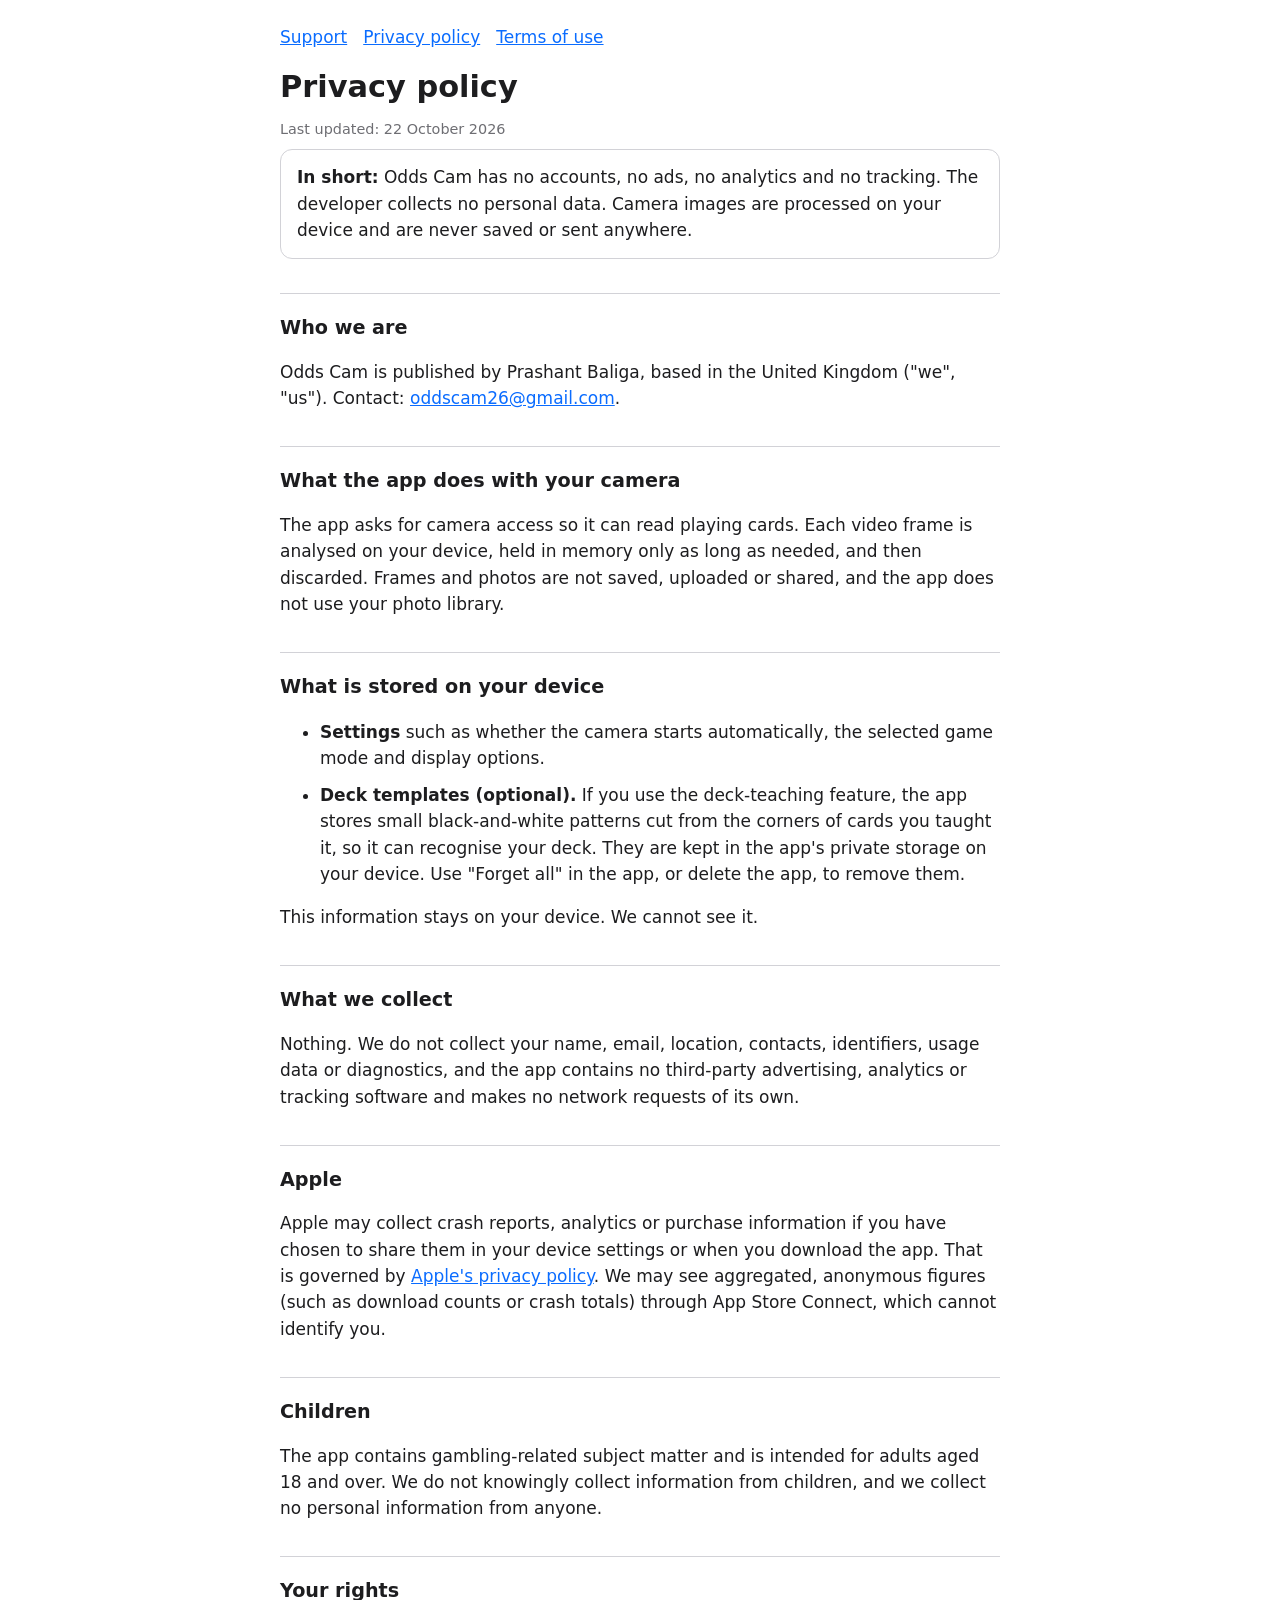
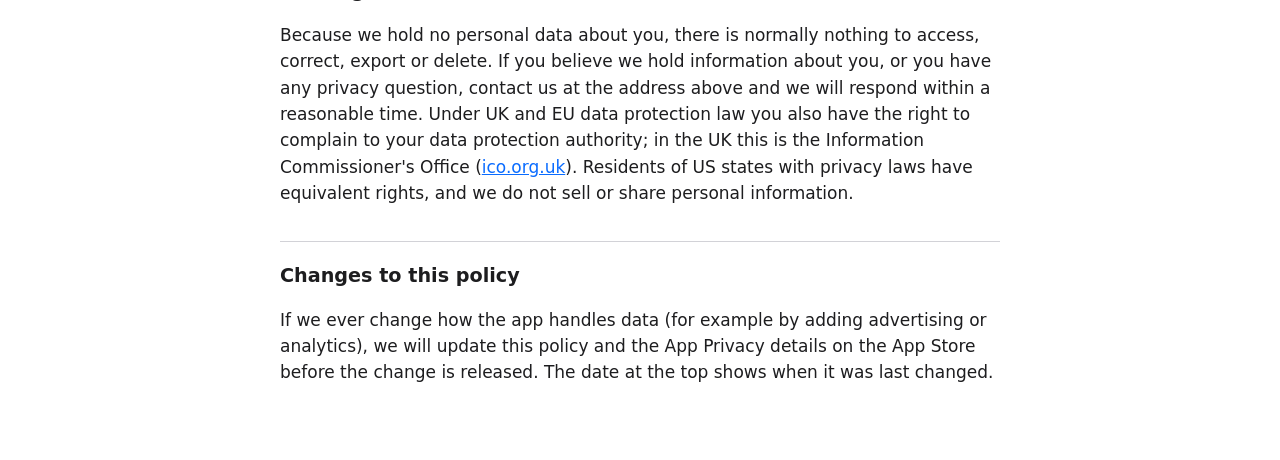
==== privacy.html @ 332c2e41 "Add Odds Cam support, privacy and terms pages Co-Authored-By: Claude Sonnet 5.5 <noreply@anthropic.c" ====
<!doctype html>
<html lang="en"><head><meta charset="utf-8"><meta name="viewport" content="width=device-width, initial-scale=1">
<title>Odds Cam – Privacy policy</title><link rel="stylesheet" href="style.css"></head>
<body><main>
<nav><a href="index.html">Support</a><a href="privacy.html">Privacy policy</a><a href="terms.html">Terms of use</a></nav>
<h1>Privacy policy</h1>
<p class="muted">Last updated: 22 October 2026</p>
<div class="box"><p><strong>In short:</strong> Odds Cam has no accounts, no ads, no analytics and no tracking. The developer collects no personal data. Camera images are processed on your device and are never saved or sent anywhere.</p></div>

<h2>Who we are</h2>
<p>Odds Cam is published by Prashant Baliga, based in the United Kingdom ("we", "us"). Contact: <a href="mailto:oddscam26@gmail.com">oddscam26@gmail.com</a>.</p>

<h2>What the app does with your camera</h2>
<p>The app asks for camera access so it can read playing cards. Each video frame is analysed on your device, held in memory only as long as needed, and then discarded. Frames and photos are not saved, uploaded or shared, and the app does not use your photo library.</p>

<h2>What is stored on your device</h2>
<ul>
<li><strong>Settings</strong> such as whether the camera starts automatically, the selected game mode and display options.</li>
<li><strong>Deck templates (optional).</strong> If you use the deck-teaching feature, the app stores small black-and-white patterns cut from the corners of cards you taught it, so it can recognise your deck. They are kept in the app's private storage on your device. Use "Forget all" in the app, or delete the app, to remove them.</li>
</ul>
<p>This information stays on your device. We cannot see it.</p>

<h2>What we collect</h2>
<p>Nothing. We do not collect your name, email, location, contacts, identifiers, usage data or diagnostics, and the app contains no third-party advertising, analytics or tracking software and makes no network requests of its own.</p>

<h2>Apple</h2>
<p>Apple may collect crash reports, analytics or purchase information if you have chosen to share them in your device settings or when you download the app. That is governed by <a href="https://www.apple.com/legal/privacy/">Apple's privacy policy</a>. We may see aggregated, anonymous figures (such as download counts or crash totals) through App Store Connect, which cannot identify you.</p>

<h2>Children</h2>
<p>The app contains gambling-related subject matter and is intended for adults aged 18 and over. We do not knowingly collect information from children, and we collect no personal information from anyone.</p>

<h2>Your rights</h2>
<p>Because we hold no personal data about you, there is normally nothing to access, correct, export or delete. If you believe we hold information about you, or you have any privacy question, contact us at the address above and we will respond within a reasonable time. Under UK and EU data protection law you also have the right to complain to your data protection authority; in the UK this is the Information Commissioner's Office (<a href="https://ico.org.uk">ico.org.uk</a>). Residents of US states with privacy laws have equivalent rights, and we do not sell or share personal information.</p>

<h2>Changes to this policy</h2>
<p>If we ever change how the app handles data (for example by adding advertising or analytics), we will update this policy and the App Privacy details on the App Store before the change is released. The date at the top shows when it was last changed.</p>
</main></body></html>
---- style.css ----
:root { color-scheme: light dark; --fg:#1d1d1f; --bg:#fff; --muted:#6e6e73; --line:#d2d2d7; --accent:#0a6cff; }
@media (prefers-color-scheme: dark) { :root { --fg:#f5f5f7; --bg:#1c1c1e; --muted:#98989d; --line:#3a3a3c; --accent:#4da3ff; } }
body { font: 17px/1.55 -apple-system, system-ui, "Segoe UI", sans-serif; color: var(--fg); background: var(--bg); margin: 0; }
main { max-width: 720px; margin: 0 auto; padding: 24px 16px 64px; }
h1 { font-size: 1.9rem; margin: .4em 0 .2em; } h2 { font-size: 1.2rem; margin-top: 1.8em; border-top: 1px solid var(--line); padding-top: 1em; }
p, li { margin: .6em 0; } .muted { color: var(--muted); font-size: .9rem; } a { color: var(--accent); }
nav a { margin-right: 16px; } .box { border: 1px solid var(--line); border-radius: 12px; padding: 4px 16px; }
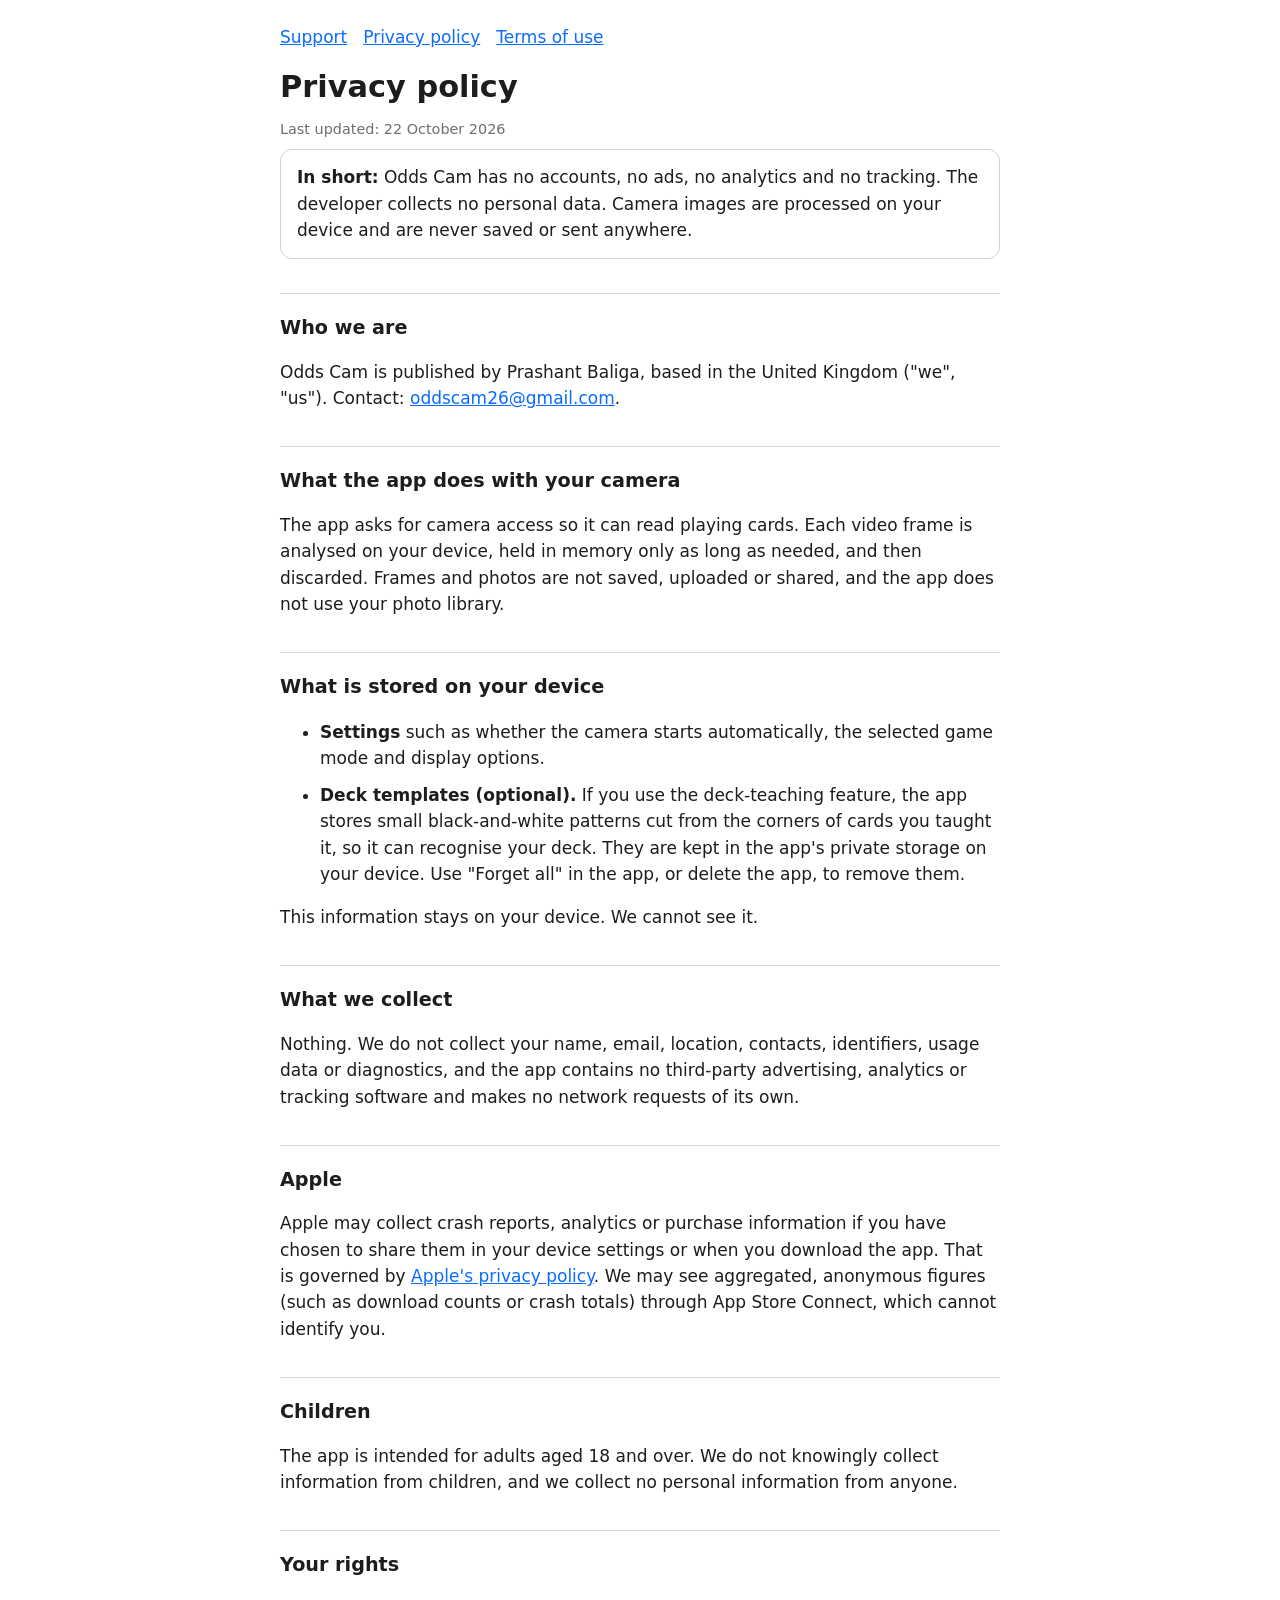
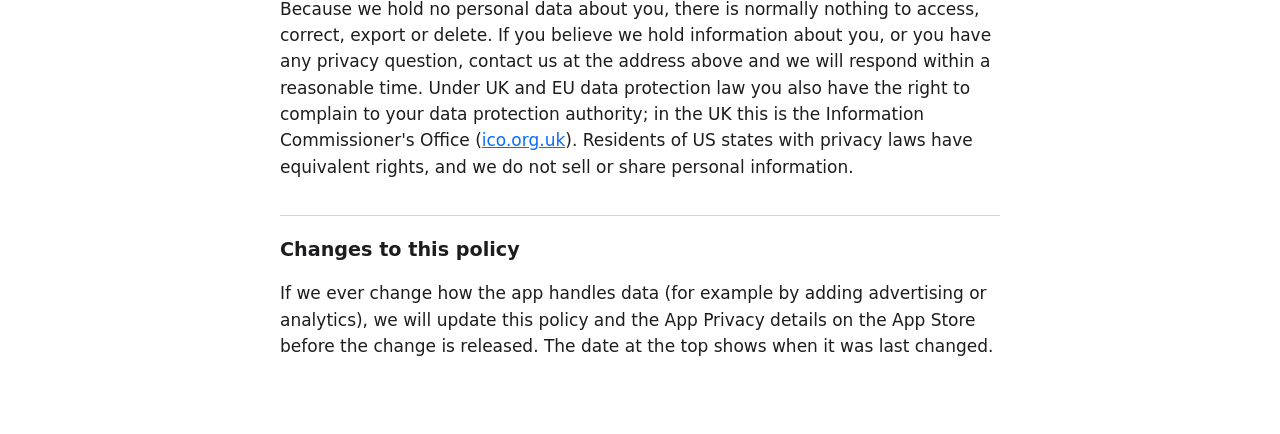
==== commit cc456654: "Update site wording: learning tool, not for gambling Co-Authored-By: Claude Sonnet 5.5 <noreply@anth" ====
--- a/privacy.html
+++ b/privacy.html
@@ -27,7 +27,7 @@
 <p>Apple may collect crash reports, analytics or purchase information if you have chosen to share them in your device settings or when you download the app. That is governed by <a href="https://www.apple.com/legal/privacy/">Apple's privacy policy</a>. We may see aggregated, anonymous figures (such as download counts or crash totals) through App Store Connect, which cannot identify you.</p>
 
 <h2>Children</h2>
-<p>The app contains gambling-related subject matter and is intended for adults aged 18 and over. We do not knowingly collect information from children, and we collect no personal information from anyone.</p>
+<p>The app is intended for adults aged 18 and over. We do not knowingly collect information from children, and we collect no personal information from anyone.</p>
 
 <h2>Your rights</h2>
 <p>Because we hold no personal data about you, there is normally nothing to access, correct, export or delete. If you believe we hold information about you, or you have any privacy question, contact us at the address above and we will respond within a reasonable time. Under UK and EU data protection law you also have the right to complain to your data protection authority; in the UK this is the Information Commissioner's Office (<a href="https://ico.org.uk">ico.org.uk</a>). Residents of US states with privacy laws have equivalent rights, and we do not sell or share personal information.</p>
